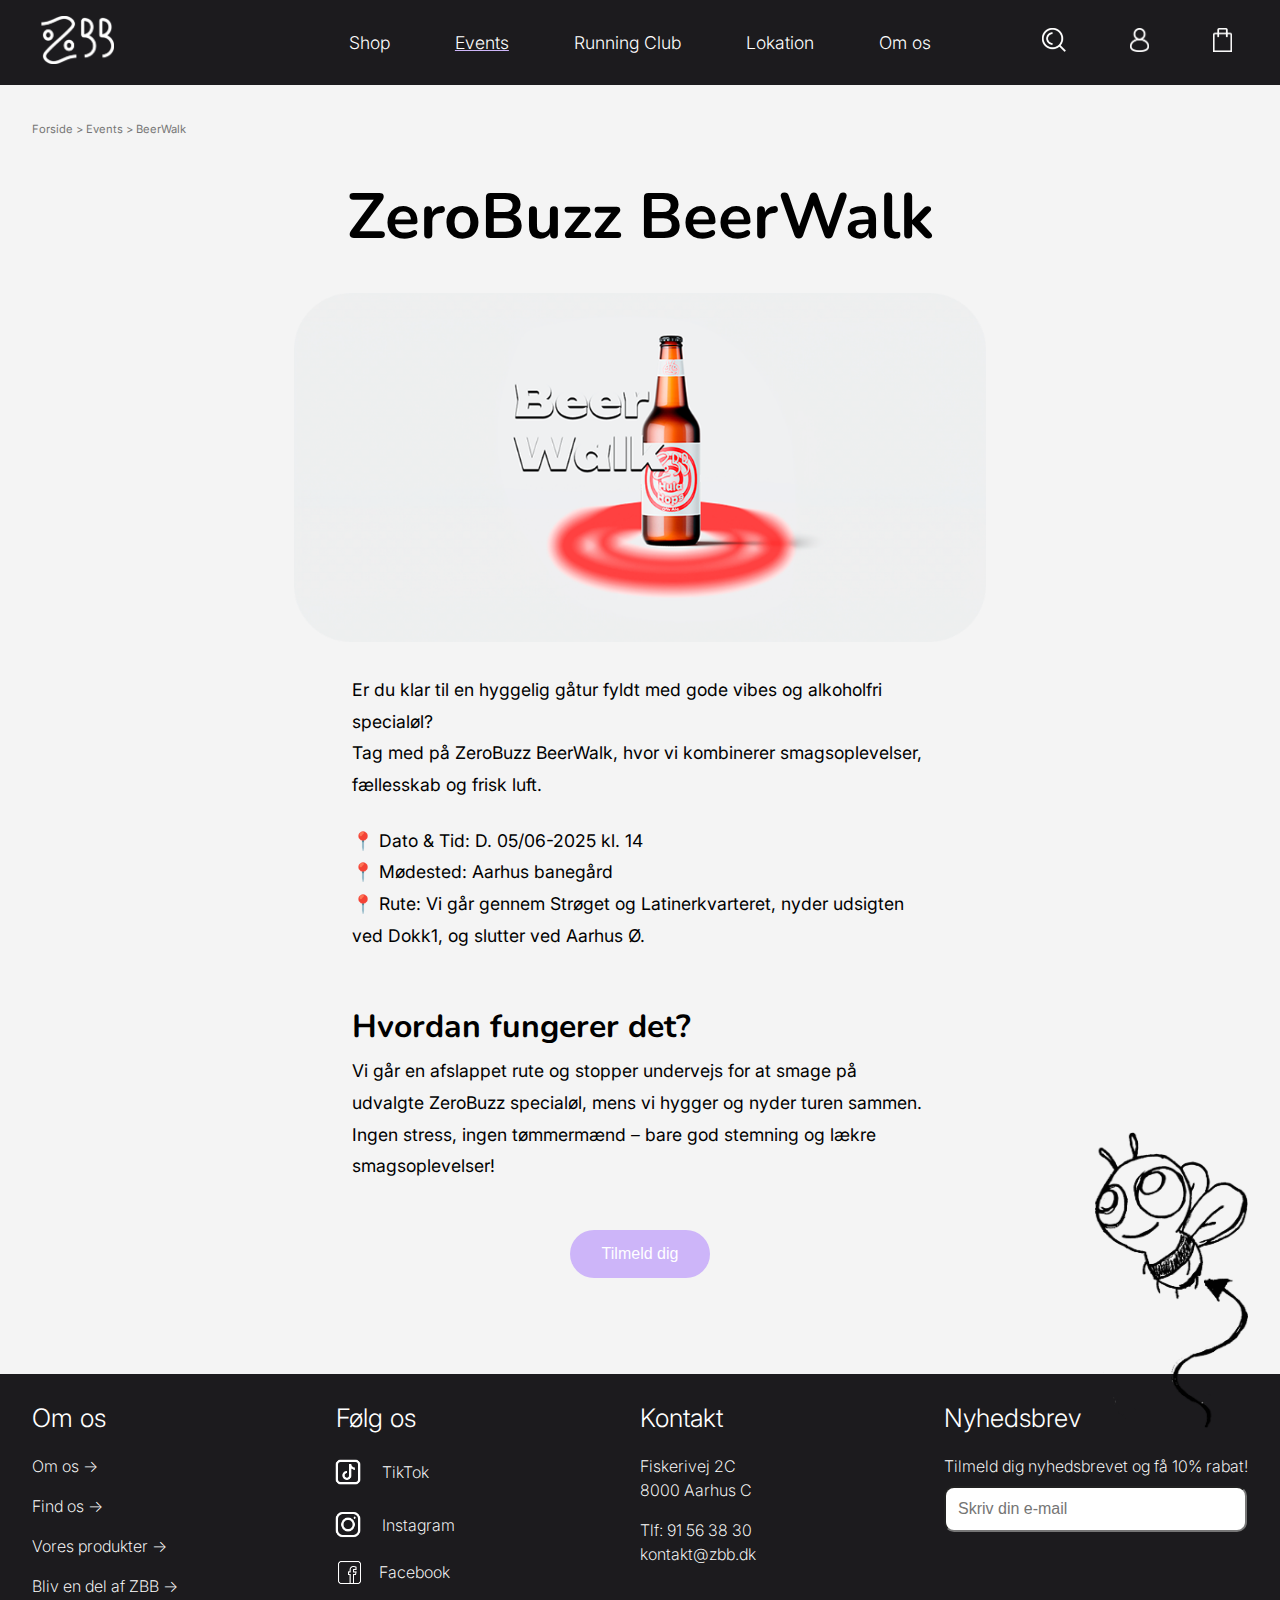
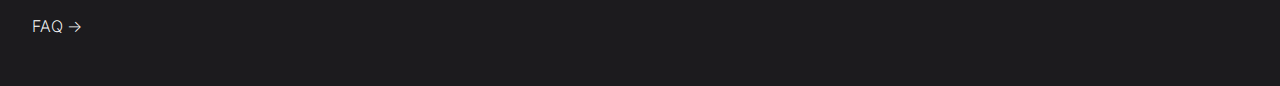
==== beer_walk.html @ b3b13e23 "Login færdig" ====
<!DOCTYPE html>
<html lang="da">
  <head>
    <meta charset="UTF-8" />
    <meta name="viewport" content="width=device-width, initial-scale=1.0" />
    <title>Zero Buzz Brew</title>
    <!-- fav icon -->
    <link rel="icon" type="image/png" href="img/ikoner/fav_ikon.png" />
    <!-- Connected til CSS og Javascript -->
    <link rel="stylesheet" href="css/style.css" />
    <script src="script.js" defer></script>
    <!-- Connected til google fonts -->
    <link rel="preconnect" href="https://fonts.googleapis.com" />
    <link rel="preconnect" href="https://fonts.gstatic.com" crossorigin />
    <link href="https://fonts.googleapis.com/css2?family=Inter:ital,opsz,wght@0,14..32,100..900;1,14..32,100..900&family=Nunito:ital,wght@0,200..1000;1,200..1000&display=swap" rel="stylesheet" />
  </head>

  <!------------------------------------------ body starter ------------------------------------------>
  <body>
    <!------------------------------------------ header starter ------------------------------------------>
    <header>
      <nav class="navigationsbar">
        <!-- logo -->
        <div>
          <a href="index.html"><img src="img/ikoner/zbb_hvid.png" alt="ZBB" class="logo" /></a>
        </div>

        <!-- menupunkter desktop -->
        <div class="menupunkter">
          <a href="shop.html">Shop</a>
          <a href="events.html" class="valgt_menupunkt">Events</a>
          <a href="running_club.html">Running Club</a>
          <a href="lokation.html">Lokation</a>
          <a href="om_os.html">Om os</a>
        </div>

        <!-- ikoner -->
        <div class="ikoner">
          <img src="img/ikoner/soeg_ikon.png" alt="Søg ikon" class="ikon" />
          <a href="login.html"><img src="img/ikoner/bruger_ikon.png" alt="Profil ikon" class="ikon" /></a>
          <img src="img/ikoner/shop_ikon.png" alt="Kurv ikon" class="ikon" />
        </div>
      </nav>
    </header>

    <!------------------------------------------ main starter ------------------------------------------>
    <main>
      <!-- brødkrummer -->
      <nav class="brodkrummer" aria-label="breadcrumb">Forside > Events > BeerWalk</nav>

      <!-- beer walk -->
      <section class="h1_billede_beer_walk">
        <h1>ZeroBuzz BeerWalk</h1>
        <img src="img/beer_walk.png" alt="billede_af_beer_walk" />
        <div class="tekst_beer_walk">
          <p>Er du klar til en hyggelig gåtur fyldt med gode vibes og alkoholfri specialøl?</p>
          <p>Tag med på ZeroBuzz BeerWalk, hvor vi kombinerer smagsoplevelser, fællesskab og frisk luft.</p>
          <br />
          <p>
            📍 Dato & Tid: D. 05/06-2025 kl. 14
            <br />
            📍 Mødested: Aarhus banegård
            <br />
            📍 Rute: Vi går gennem Strøget og Latinerkvarteret, nyder udsigten ved Dokk1, og slutter ved Aarhus Ø.
          </p>
          <h2>Hvordan fungerer det?</h2>
          <p>
            Vi går en afslappet rute og stopper undervejs for at smage på udvalgte ZeroBuzz specialøl, mens vi hygger og nyder turen sammen. Ingen stress, ingen tømmermænd – bare god stemning og lækre
            smagsoplevelser!
          </p>
          <button id="signupButton" class="cta_button_tilmeld_dig">Tilmeld dig</button>

          <!-- maskot -->
          <img src="img/maskot/hel_maskot.png" alt="buzzbeefly" class="bee_beer_walk" />
        </div>
      </section>
    </main>
    <!------------------------------------------ footer starter ------------------------------------------>
    <footer class="footer">
      <!-- om os sektion-->
      <nav class="navigation_footer">
        <h1 class="footer_overskrift">Om os</h1>
        <ul class="footer_punkter">
          <li><a href="om_os.html">Om os →</a></li>
          <li><a href="lokation.html">Find os →</a></li>
          <li><a href="shop.html">Vores produkter →</a></li>
          <li><a href="login.html">Bliv en del af ZBB →</a></li>
          <li>FAQ →</li>
        </ul>
      </nav>

      <!-- følg os sektion -->
      <section>
        <h1 class="footer_overskrift">Følg os</h1>
        <ul>
          <li>
            <div class="some_ikon">
              <img src="img/ikoner/tiktok.png" alt="TikTok ikon" class="tiktok" />
              <span>TikTok</span>
            </div>
          </li>
          <li>
            <div class="some_ikon">
              <img src="img/ikoner/instagram.png" alt="Instagram ikon" class="instagram" />
              <span>Instagram</span>
            </div>
          </li>
          <li>
            <div class="some_ikon">
              <img src="img/ikoner/facebook.png" alt="Facebook ikon" class="facebook" />
              <span> Facebook</span>
            </div>
          </li>
        </ul>
      </section>

      <!-- kontakt sektion -->
      <section>
        <h1 class="footer_overskrift">Kontakt</h1>
        <p>Fiskerivej 2C</p>
        <p id="adresse">8000 Aarhus C</p>
        <p>Tlf: 91 56 38 30</p>
        <p>kontakt@zbb.dk</p>
      </section>

      <!-- nyhedsbrev -->
      <section>
        <h1 class="footer_overskrift">Nyhedsbrev</h1>
        <form class="nyhedsbrev">
          <p>Tilmeld dig nyhedsbrevet og få 10% rabat!</p>
          <input type="email" placeholder="Skriv din e-mail" class="email-felt" required />
        </form>
      </section>
    </footer>
  </body>
</html>
---- css/style.css ----
/* CSS Reset */
*,
*::after,
*::before {
  margin: 0;
  padding: 0;
  box-sizing: border-box;
}

/* prettier-ignore */
html, body, div, span, applet, object, iframe, h1, h2, h3, h4, h5, h6, p, blockquote, pre, a, abbr, acronym, address, big, cite, code, del, dfn, em, img, ins, kbd, q, s, samp, small, strike, strong, sub, sup, tt, var, b, u, i, center, dl, dt, dd, ol, ul, li, fieldset, form, label, legend, table, caption, tbody, tfoot, thead, tr, th, td, article, aside, canvas, details, embed, figure, figcaption, footer, header, hgroup, menu, nav, output, ruby, section, summary, time, mark, audio, video {
	margin: 0;
	padding: 0;
	border: 0;
	font-size: 100%;
	font: inherit;
	vertical-align: baseline;
}

/* HTML5 display-role reset for older browsers */
/* prettier-ignore */
article, aside, details, figcaption, figure, footer, header, hgroup, menu, nav, section {
	display: block;
}

/* prettier-ignore */
ol, ul {
	list-style: none;
}
/* prettier-ignore */
blockquote, q {
	quotes: none;
}
/* prettier-ignore */
blockquote:before, blockquote:after, q:before, q:after {
	content: '';
	content: none;
}
table {
  border-collapse: collapse;
  border-spacing: 0;
}

/* ------------------------------------------------ Min css starter ------------------------------------------------ */
body {
  background-color: #f4f4f4;
  font-size: 1.2rem;
  font-family: "inter", sans-serif;
  font-weight: 400;
  line-height: 1.5rem;
  overflow-x: hidden;
}

a {
  text-decoration: none;
  color: white;
}

/* ------------------------------------------------ navigationsbar ------------------------------------------------ */
/* -- styling af navigationsbar -- */
.navigationsbar {
  display: grid;
  grid-template-columns: 1fr 3fr 1fr;
  grid-template-areas: "logo menupunkter ikoner";
  background-color: #1c1b1e;
  font-weight: 300;
  align-items: center;
  gap: 2rem;
  padding: 1rem 1rem;
}

.logo {
  width: auto;
  height: 3rem;
  justify-self: start; /* -- placeres til venstre -- */
  padding-left: 1.5rem;
}

.menupunkter {
  display: flex;
  position: relative;
  justify-content: space-between;
  font-size: 1.1rem;
  gap: 3rem;
  padding: 0rem 4rem;
}

.menupunkter a:hover {
  text-decoration: underline #cdb5f9;
}

/* -- underline af det menupunkt man er inde under -- */
.valgt_menupunkt {
  text-decoration: underline #cdb5f9;
}

/* -- søg og profil ikon styling enkeltvis -- */
.ikon {
  width: auto;
  height: 1.5rem;
}

/* -- søg og profil ikon styling samlet -- */
.ikoner {
  display: flex;
  justify-content: flex-end;
  gap: 4rem;
  padding-right: 2rem;
}
/* ------------------------------------------------ forsiden ------------------------------------------------ */
.udvalgteOl {
  padding: 2rem 0rem 0rem 3rem; /* -- top, højre, bund, venstre -- */
}

h1 {
  font-family: nunito, sans-serif;
  font-size: 1.6rem;
  font-weight: 600;
}

/* -- selve scrolleren -- */
.scroller {
  display: flex;
  gap: 9rem; /* -- afstand mellem billederne -- */
  margin: 2rem 0rem;
  overflow-x: auto; /* -- muliggør scrolling -- */
}

.scroller::-webkit-scrollbar {
  display: none; /* -- skjuler scrollbar i Chrome og Safari -- */
}

.scroller div {
  display: flex;
  flex-direction: column;
  position: relative;
  align-items: center; /* -- centrerer alt i midten af div'en -- */
  text-align: center;
  width: auto; /* -- lader teksten bestemme bredden -- */
  min-width: 12rem; /* -- minimum bredde på boksen -- */
  padding-top: 0.7rem;
  min-height: 38rem; /* -- øger højden, så der er plads til knappen -- */
}

.scroller img {
  max-height: 30rem;
  width: auto;
  transition: transform 0.3s ease-in-out; /* -- sørger for en jævn overgang begge veje -- */
}

/* -- tekst ved udvalgte øl -- */
.olnavn_forside {
  padding-top: 0.8rem;
  max-width: 20rem;
  width: 100%;
  font-family: nunito, sans-serif;
  font-size: 1.2rem;
  font-weight: 600;
}

.pris_forside {
  padding-top: 0.2rem;
  max-width: 20rem;
  width: 100%;
  font-family: nunito, sans-serif;
  font-size: 1rem;
  font-weight: 400;
}

/* -- zoom effekt af billeder -- */
.zoom {
  transform: scale(1.05); /* -- gør billedet 5% større -- */
}

/* -- styling af knappen -- */
.vaelg_muligheder {
  display: none;
  padding: 0.7rem 1rem;
  border: 1px solid black;
  background-color: #f4f4f4;
  color: black;
  text-align: center;
  font-size: 1rem;
  position: absolute; /* -- sørger for, at knappen ikke forsvinder -- */
  bottom: 0; /* -- placeres under billedet -- */
}

.se_alle {
  text-decoration: underline;
  text-align: right;
  margin: -1rem 2rem;
  color: black;
}

/* -- smag af fællesskab sektion -- */
/* -- tekst -- */
.smag_af_forside {
  display: grid;
  grid-template-columns: 4fr 3fr;
  margin: 8rem 3rem 2rem 3rem; /* -- top, højre, bund, venstre -- */
  gap: 3rem;
}

.smag_af_forside p {
  margin: 1rem 0rem;
}

.forside_tekst {
  align-self: center;
}

.forside_knap {
  display: block;
  background-color: #cdb5f9;
  color: white;
  border-radius: 20px;
  padding: 0.7rem 2rem;
  text-align: center;
  font-size: 1rem;
  border: none;
  margin: 3rem auto 0 auto;
  line-height: 1rem;
  transition: all 0.3s ease-in-out;
}

.forside_knap:hover {
  background-color: #875fd0;
  border-radius: 25px;
  padding: 0.7rem 2rem;
  font-size: 1.1rem;
}

/* -- styling af billedet -- */
#forside_billede {
  display: block;
  height: 30rem;
  width: auto;
  justify-content: center;
  margin: auto;
  border-radius: 20px;
}

/* -- styling af maskot billede -- */
#maskot_forside {
  width: 15rem;
  padding-left: 0.4rem;
  transform: rotate(20deg); /* -- rotation af billedet -- */
}

.pil {
  position: fixed;
  right: 1rem;
  bottom: 1rem;
  width: 4%;
  height: auto;
  opacity: 0; /* -- starter som usynlig -- */
  transition: opacity 0.3s ease-in-out;
  cursor: pointer;
  z-index: 10;
}

/* -- footer -- */
.footer {
  display: grid;
  grid-template-columns: 1fr 1fr 1fr 1fr;
  background-color: #1c1b1e;
  color: white;
  font-family: inter, sans-serif;
  font-weight: 250;
  font-size: 1rem;
  padding: 2rem;
}

.footer_overskrift {
  font-family: inter, sans-serif;
  font-weight: 300;
  margin-bottom: 1.5rem;
}

/* -- navigationspunkter -- */
.footer_punkter li {
  margin-bottom: 1rem;
}

/* -- some punkter -- */
.some_ikon {
  display: flex;
  align-items: center;
  gap: 1rem;
  margin-bottom: 1rem;
}

.tiktok,
.instagram {
  width: 12%;
  margin-left: -0.4rem;
}

.facebook {
  width: 9%;
}

/* -- kontakt -- */
#adresse {
  margin-bottom: 1rem;
}

/* -- nyhedsbrev -- */
.nyhedsbrev {
  margin-bottom: 3rem;
}

.email-felt {
  margin-top: 0.5rem;
  padding: 0.75rem 5rem 0.75rem 0.75rem; /* -- top, højre, bund, venstre -- */
  font-size: 1rem;
  border-radius: 10px;
  max-width: 100%;
}

/* ------------------------------------------------ shop ------------------------------------------------ */
/* -- brødkrummer -- */
.brodkrummer {
  color: #777777;
  font-size: 0.7rem;
  padding-top: 2rem;
  padding-left: 2rem;
}

/* ------------------------------------------------ login ------------------------------------------------ */

.icons span {
  margin-left: 1rem;
  cursor: pointer;
}

.login_section {
  display: flex;
  justify-content: center;
  align-items: center;
  position: relative;
  margin: 7rem 0rem 11rem 0rem; /* -- top, højre, bund, venstre -- */
}

.login_box {
  background: white;
  padding-top: 4rem;
  border-radius: 1rem;
  box-shadow: 0rem 0.25rem 0.5rem rgba(0, 0, 0, 0.2);
  text-align: center;
  width: 30rem;
  height: 18rem;
  position: relative;
}

/* -- lilla baggrund -- */
.profil_baggrund {
  position: absolute;
  background: #cdb5f9;
  border-radius: 50%;
  height: 7rem;
  width: 7rem;
  top: -3.5rem;
  left: 50%;
  transform: translateX(-50%);
  display: flex;
  justify-content: center;
  align-items: center;
}

.profile_icon {
  display: block;
  height: 5rem;
  width: auto;
}

.input_mail,
.input_kode {
  display: flex;
  align-items: center;
  background: #ede0ff;
  border-radius: 0.625rem;
  margin: 0.5rem auto;
  width: 80%;
}

.input_mail {
  margin-bottom: 2rem;
}

.input_mail input,
.input_kode input {
  width: 100%;
  border: none;
  background: none;
  outline: none;
  padding-left: 0.625rem;
  font-size: 1rem;
}

.mail_ikon,
.kode_ikon {
  width: 12%;
  height: auto;
  background-color: #cdb5f9;
  border-radius: 20%;
  padding: 0.4rem 0.7rem; /* -- luft om ikonet -- */
  display: flex;
  justify-content: center;
  align-items: center;
}

.kode_ikon {
  width: 11%;
}

.husk_mig {
  display: flex;
  justify-content: space-between;
  font-size: 0.9rem;
  margin-left: 3rem;
}

.login_button {
  background-color: #cdb5f9;
  color: white;
  border: none;
  padding: 0.7rem;
  width: 15rem;
  border-radius: 3.125rem;
  font-size: 1.5rem;
  cursor: pointer;
  margin: 1rem auto;
  display: block;
  box-shadow: 0rem 0.25rem 0.5rem rgba(0, 0, 0, 0.2);
  position: absolute;
  bottom: -6rem;
  left: 50%;
  transform: translateX(-50%);
}

.login_button:hover {
  background-color: #875fd0;
}

.glemt_kode {
  margin-top: 1rem;
}

.glemt_kode a {
  color: #6a5acd;
  text-decoration: none;
  font-size: 0.9rem;
}

.bee_maskot_login {
  position: absolute;
  padding-top: 18rem;
  right: 5rem;
  width: 12%;
}

/* ------------------------------------------------ beer walk side ------------------------------------------------ */
.h1_billede_beer_walk {
  display: grid;
  gap: 2rem;
  padding: 4rem;
  grid-template-columns: 1fr;
  grid-template-areas:
    "heading_beer_walk"
    "img_beer_walk" /*teksten og billedet dele kolonne*/
    "beer_walk_tekst"
    "knap_beer_walk";
}

.h1_billede_beer_walk h1 {
  font-family: nunito, sans-serif;
  font-size: 4rem;
  font-weight: bold;
  margin-bottom: 2rem;
  justify-self: center;
  grid-area: heading_beer_walk;
}

.h1_billede_beer_walk img {
  max-width: 60%;
  justify-self: center;
  grid-area: img_beer_walk;
}

.h1_billede_beer_walk h2 {
  font-family: nunito, sans-serif;
  font-size: 2rem;
  font-weight: bold;
  margin-top: 4rem;
  margin-bottom: 1rem;
  margin-left: 18rem;
}

.tekst_beer_walk p {
  gap: 2rem;
  font-size: 1.1rem;
  line-height: 1.8;
  margin-left: 18rem;
  margin-right: 18rem;
  grid-area: beer_walk_tekst;
}

.cta_button_tilmeld_dig {
  display: block;
  background-color: #cdb5f9;
  color: white;
  border-radius: 30px;
  padding: 1rem 2rem;
  text-align: center;
  font-size: 1rem;
  border: none;
  margin: 3rem auto 0 auto;
  line-height: 1rem;
  transition: all 0.3s ease-in-out;
  grid-area: knap_beer_walk;
}

/* Effekt når musen holdes over */
.cta_button_tilmeld_dig:hover {
  background-color: #875fd0;
  border-radius: 30px;
  padding: 1.1rem 2.1rem;
  font-size: 1.1rem;
}

.bee_beer_walk {
  position: absolute;
  bottom: -33rem;
  right: 2rem;
  width: 12%;
  height: auto;
}

#popupContainer {
  position: fixed;
  top: 0;
  left: 0;
  width: 100%;
  height: 100%;
  background: rgba(0, 0, 0, 0.5);
  display: flex;
  justify-content: center;
  align-items: center;
  z-index: 1000;
}

#popupBox {
  background: #f4f0ff;
  padding: 20px;
  border-radius: 15px;
  text-align: left;
  width: 50rem;
  height: 20rem;
  box-shadow: 0 4px 10px rgba(0, 0, 0, 0.2);
  position: relative;
  display: flex;
  align-items: center;
  font-family: Arial, sans-serif;
}

#popupImage {
  width: 10rem;
  height: auto;
  margin-top: -1rem;
  margin-left: -1.2rem;
}

#closePopup {
  position: absolute;
  top: 1rem;
  right: 2rem;
  background: none;
  border: none;
  font-size: 3rem;
  cursor: pointer;
}

#popupBox h2 {
  font-size: 1.8rem;
  font-weight: bold;
  justify-self: center;
  margin-top: -8rem;
  margin-bottom: 3rem;
}

#popupBox p {
  gap: 1rem; /* Giver mellemrum mellem <p>-elementer */
  font-size: 1.2rem;
  line-height: 1.8;
  justify-self: center;
  margin: 0;
  margin-left: 8rem;
  margin-right: 7rem;
}

/* ------------------------------------------------ om os ------------------------------------------------ */
.tekst_om_os_sektion {
  display: grid;
  gap: 2rem;
  padding: 2rem 5rem;
  align-items: start;
  grid-template-columns: 2fr 1fr;
  grid-template-rows: auto;
  grid-template-areas:
    "heading heading"
    "tekst img" /*teksten og billedet dele kolonne*/
    "knap knap";
}

.tekst_om_os_sektion h1 {
  font-size: 3rem;
  font-weight: bold;
  margin-bottom: 1rem;
  grid-area: heading;
}

.tekst_container {
  display: flex;
  flex-direction: column;
  gap: 1rem;
  line-height: 1.8;
  font-size: 1.1rem;
  margin: 0;
  grid-area: tekst;
}

.tekst_container ul li {
  margin: 1rem 0rem 1rem 3rem; /* -- top, højre, bund, venstre -- */
}

.tekst_om_os_sektion img {
  max-width: 50%;
  grid-area: img;
  justify-self: center;
  align-self: end;
  margin-bottom: -5rem;
}

.tekst_om_os_sektion a {
  justify-self: center;
  grid-column: span 2; /* -- spænder over begge kolonner -- */
}

/* -- knap -- */
.cta-button-om-os {
  grid-area: knap;
  background-color: #cdb5f9;
  color: white;
  border-radius: 30px;
  padding: 1rem 2rem;
  text-align: center;
  font-size: 1rem;
  border: none;
  margin: 1rem auto 0 auto;
  line-height: 1rem;
  transition: all 0.3s ease-in-out;
}

/* Effekt når musen holdes over */
.cta-button-om-os:hover {
  background-color: #875fd0;
  border-radius: 30px;
  transform: scale(1.05); /* -- gør knappen større uden at ændre layoutet -- */
}
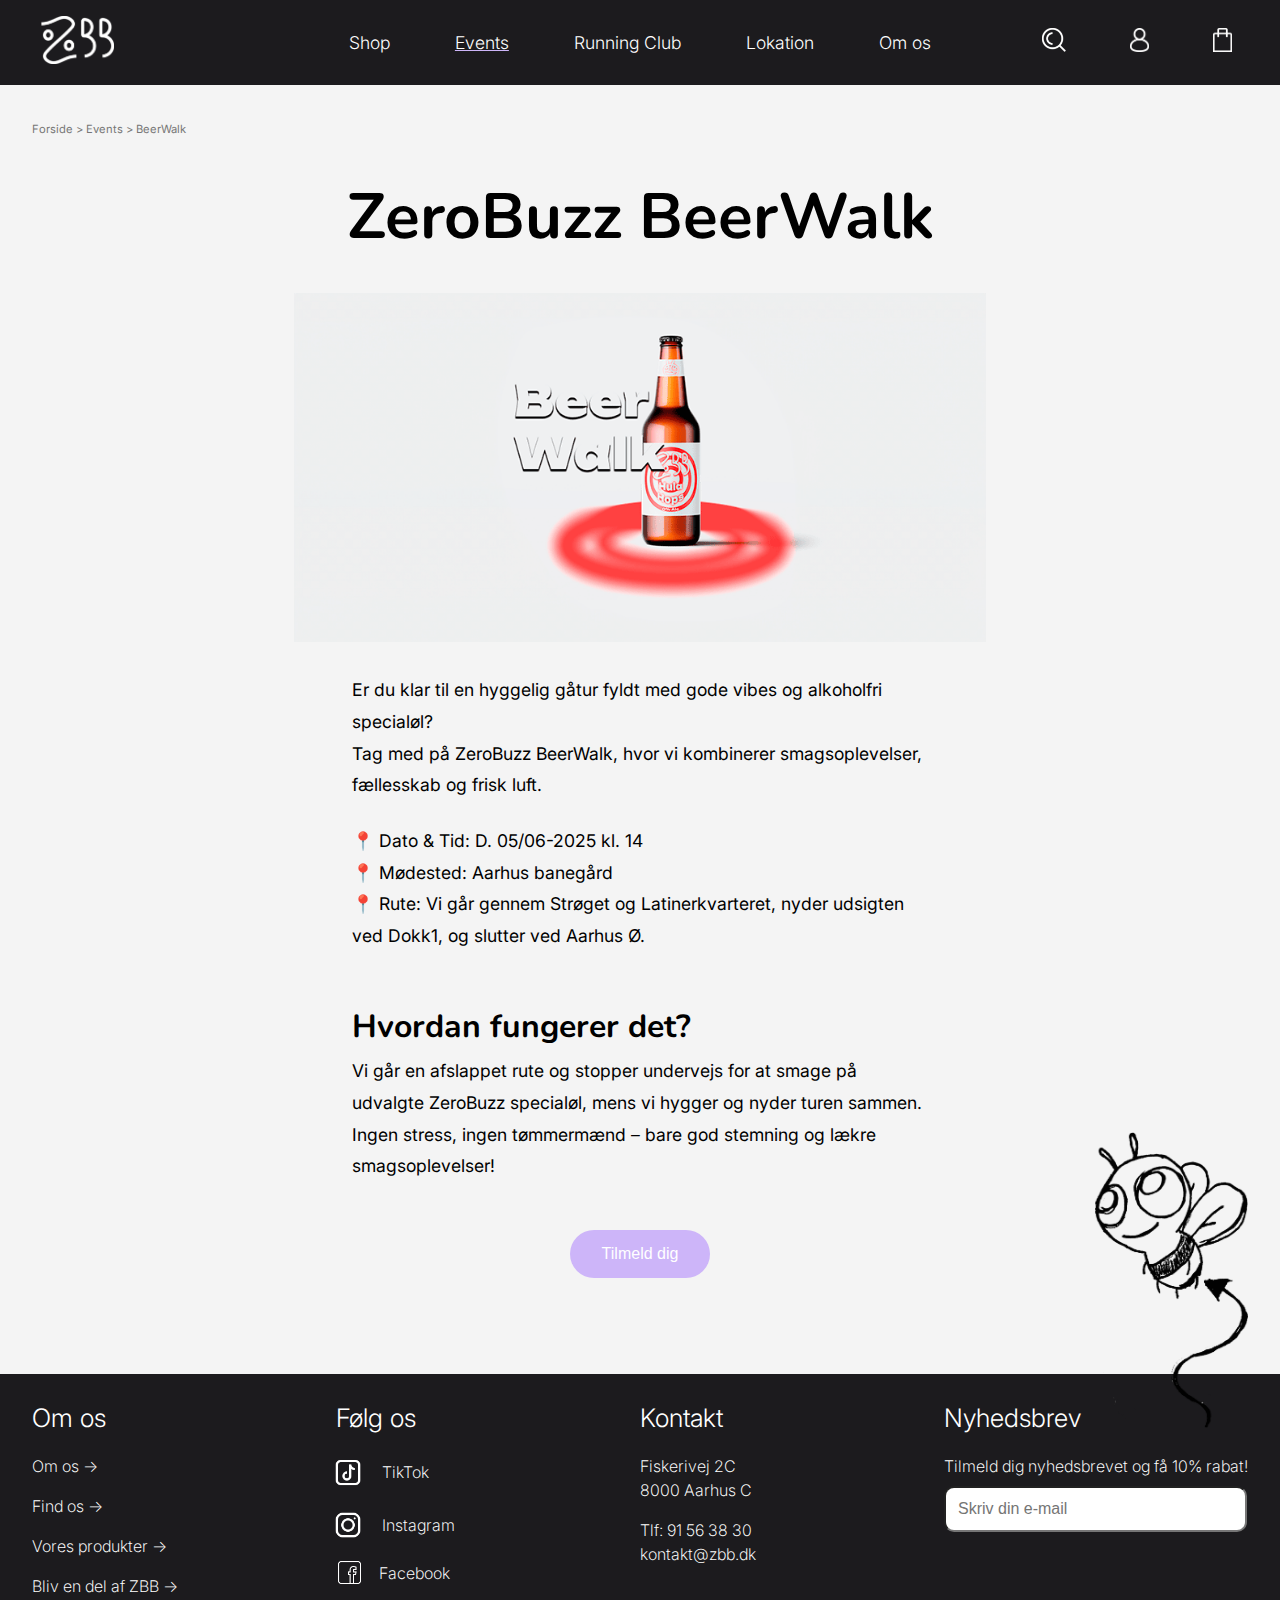
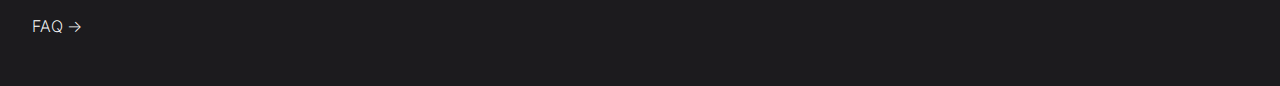
==== commit bdba1a6b: "Opdateret javascript, event side færdig" ====
--- a/beer_walk.html
+++ b/beer_walk.html
@@ -3,12 +3,12 @@
   <head>
     <meta charset="UTF-8" />
     <meta name="viewport" content="width=device-width, initial-scale=1.0" />
-    <title>Zero Buzz Brew</title>
+    <title>ZBB | BeerWalk</title>
     <!-- fav icon -->
     <link rel="icon" type="image/png" href="img/ikoner/fav_ikon.png" />
     <!-- Connected til CSS og Javascript -->
     <link rel="stylesheet" href="css/style.css" />
-    <script src="script.js" defer></script>
+    <script src="js/beerwalk-popup.js" defer></script>
     <!-- Connected til google fonts -->
     <link rel="preconnect" href="https://fonts.googleapis.com" />
     <link rel="preconnect" href="https://fonts.gstatic.com" crossorigin />
@@ -51,7 +51,7 @@
       <!-- beer walk -->
       <section class="h1_billede_beer_walk">
         <h1>ZeroBuzz BeerWalk</h1>
-        <img src="img/beer_walk.png" alt="billede_af_beer_walk" />
+        <img src="img/events/hops.png" alt="billede_af_beer_walk" />
         <div class="tekst_beer_walk">
           <p>Er du klar til en hyggelig gåtur fyldt med gode vibes og alkoholfri specialøl?</p>
           <p>Tag med på ZeroBuzz BeerWalk, hvor vi kombinerer smagsoplevelser, fællesskab og frisk luft.</p>
@@ -68,7 +68,7 @@
             Vi går en afslappet rute og stopper undervejs for at smage på udvalgte ZeroBuzz specialøl, mens vi hygger og nyder turen sammen. Ingen stress, ingen tømmermænd – bare god stemning og lækre
             smagsoplevelser!
           </p>
-          <button id="signupButton" class="cta_button_tilmeld_dig">Tilmeld dig</button>
+          <button class="cta_button_tilmeld_dig">Tilmeld dig</button>
 
           <!-- maskot -->
           <img src="img/maskot/hel_maskot.png" alt="buzzbeefly" class="bee_beer_walk" />
--- a/css/style.css
+++ b/css/style.css
@@ -460,6 +460,83 @@
   width: 12%;
 }
 
+/* ------------------------------------------------ events og find os side ------------------------------------------------ */
+.event_overskrift {
+  font-size: 70px;
+  text-align: center;
+  margin-bottom: 30px;
+  padding: 2rem;
+}
+
+.events-grid {
+  display: grid;
+  grid-template-columns: repeat(2, 1fr);
+  gap: 20px;
+  max-width: 800px;
+  margin: 0 auto;
+  padding: 2rem;
+}
+
+.event-card {
+  border-radius: 15px;
+  overflow: hidden;
+  box-shadow: 0 2px 5px rgba(0, 0, 0, 0.1);
+  position: relative; /* Added for absolute positioning of overlay */
+}
+
+.event-content {
+  height: 300px;
+  background-color: #f0f0f0;
+  position: relative; /* Added for overlay positioning */
+}
+
+.event-content img {
+  width: 100%;
+  height: 100%;
+  object-fit: cover;
+}
+
+.event-label {
+  background-color: #e0e0e0;
+  padding: 10px;
+  text-align: center;
+  font-size: 14px;
+}
+
+/* Læs mere knap */
+.hover-overlay {
+  position: absolute;
+  top: 0;
+  left: 0;
+  width: 100%;
+  height: 100%;
+  background-color: rgba(0, 0, 0, 0.5); /* Semi-transparent background */
+  display: flex;
+  justify-content: center;
+  align-items: center;
+  opacity: 0;
+  transition: opacity 0.3s ease;
+}
+
+.event-content:hover .hover-overlay {
+  opacity: 1;
+}
+
+.read-more-btn {
+  padding: 8px 16px;
+  background-color: #cdb5f9;
+  color: black;
+  border: none;
+  border-radius: 20px;
+  cursor: pointer;
+  font-size: 14px;
+  transition: transform 0.2s ease;
+}
+
+.read-more-btn:hover {
+  transform: scale(1.05);
+}
+
 /* ------------------------------------------------ beer walk side ------------------------------------------------ */
 .h1_billede_beer_walk {
   display: grid;
@@ -525,8 +602,7 @@
 .cta_button_tilmeld_dig:hover {
   background-color: #875fd0;
   border-radius: 30px;
-  padding: 1.1rem 2.1rem;
-  font-size: 1.1rem;
+  transform: scale(1.05); /* Gør knappen større uden at ændre layoutet */
 }
 
 .bee_beer_walk {
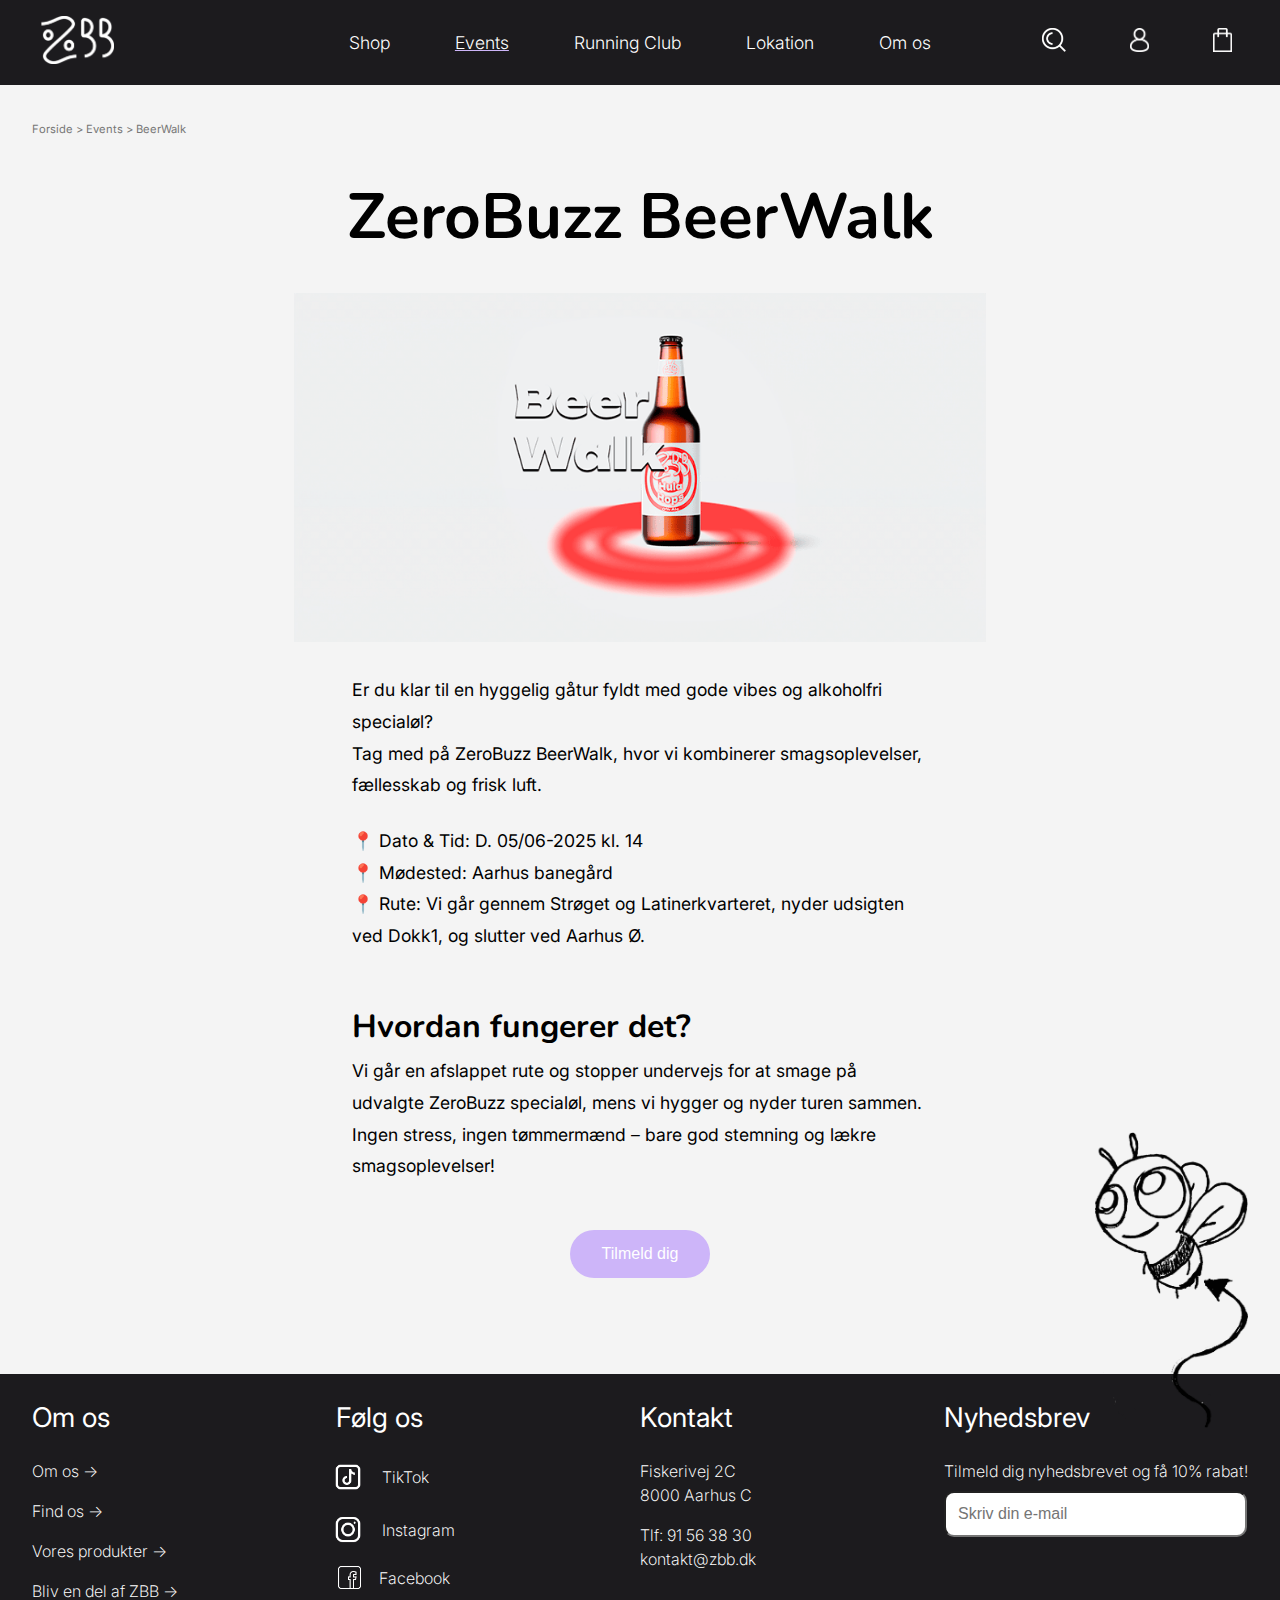
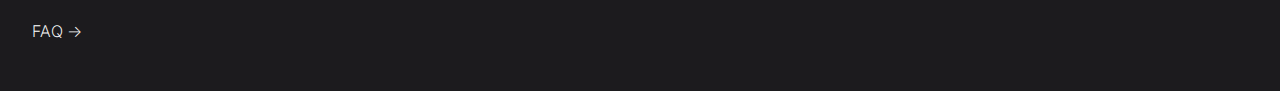
==== commit 584b8590: "Alle sider færdige" ====
--- a/beer_walk.html
+++ b/beer_walk.html
@@ -36,9 +36,9 @@
 
         <!-- ikoner -->
         <div class="ikoner">
-          <img src="img/ikoner/soeg_ikon.png" alt="Søg ikon" class="ikon" />
+          <a href="fejl_side.html"><img src="img/ikoner/soeg_ikon.png" alt="Søg ikon" class="ikon" /></a>
           <a href="login.html"><img src="img/ikoner/bruger_ikon.png" alt="Profil ikon" class="ikon" /></a>
-          <img src="img/ikoner/shop_ikon.png" alt="Kurv ikon" class="ikon" />
+          <a href="fejl_side.html"><img src="img/ikoner/shop_ikon.png" alt="Kurv ikon" class="ikon" /></a>
         </div>
       </nav>
     </header>
--- a/css/style.css
+++ b/css/style.css
@@ -112,7 +112,7 @@
   padding: 2rem 0rem 0rem 3rem; /* -- top, højre, bund, venstre -- */
 }
 
-h1 {
+.forside_overskrift {
   font-family: nunito, sans-serif;
   font-size: 1.6rem;
   font-weight: 600;
@@ -259,7 +259,7 @@
   z-index: 10;
 }
 
-/* -- footer -- */
+/* ------------------------------------------------ footer ------------------------------------------------ */
 .footer {
   display: grid;
   grid-template-columns: 1fr 1fr 1fr 1fr;
@@ -273,8 +273,9 @@
 
 .footer_overskrift {
   font-family: inter, sans-serif;
-  font-weight: 300;
-  margin-bottom: 1.5rem;
+  font-weight: 400;
+  font-size: 1.7rem;
+  margin-bottom: 1.8rem;
 }
 
 /* -- navigationspunkter -- */
@@ -327,8 +328,254 @@
   padding-left: 2rem;
 }
 
+.shop_tekst_sektion {
+  display: grid;
+  grid-template-rows: auto;
+  margin: 1rem 2rem;
+  gap: 2rem;
+  align-items: start;
+}
+
+.shop_tekst_sektion h1 {
+  font-family: nunito, sans-serif;
+  font-size: 6rem;
+  font-weight: 600;
+  line-height: 1.1;
+}
+
+.shop_tekst_sektion p {
+  font-family: nunito, sans-serif;
+  font-size: 1.6rem;
+  font-weight: 600;
+}
+
+.vare_sektion {
+  display: grid;
+  grid-template-columns: 1fr 1fr 1fr;
+  gap: 6rem;
+  padding: 2rem 4rem;
+  justify-items: center;
+}
+
+.produkt_kort {
+  width: 14rem;
+  height: 21rem;
+  background-color: #f2edfb;
+  border-radius: 30px;
+  box-shadow: 0 4px 10px rgba(0, 0, 0, 0.1);
+  display: flex;
+  flex-direction: column;
+  justify-content: space-between;
+  text-align: center;
+  overflow: hidden;
+  position: relative;
+}
+
+.produkt_billede {
+  display: flex;
+  flex: 1;
+  justify-content: center;
+  align-items: center;
+}
+
+.produkt_billede img {
+  max-height: 14rem;
+  padding: 0.5rem;
+}
+
+/* -- overlay -- */
+.shop_overlay {
+  display: flex;
+  position: absolute;
+  top: 0;
+  left: 0;
+  height: 100%;
+  width: 100%;
+  background-color: rgba(217, 217, 217, 0.5); /* -- 50% gennemsigtig -- */
+  justify-content: center;
+  align-items: center;
+  opacity: 0;
+  transition: opacity 0.3s ease;
+}
+
+.produkt_kort:hover .shop_overlay {
+  opacity: 1;
+}
+
+/* -- overlay knappen -- */
+.shop_knap {
+  padding: 0.6rem 1.2rem;
+  background-color: #cdb5f9;
+  color: white;
+  border: none;
+  border-radius: 20px;
+  cursor: pointer;
+  font-size: 1.1rem;
+  font-family: inter, sans-serif;
+  font-weight: 500;
+  transition: transform 0.2s ease;
+}
+
+.shop_knap:hover {
+  transform: scale(1.05);
+}
+
+/* -- styling af produktinfo -- */
+.produkt_info {
+  background-color: white;
+  padding: 1rem;
+  border-bottom-left-radius: 20px;
+  border-bottom-right-radius: 20px;
+}
+
+.produkt_info h2 {
+  font-size: 1.1rem;
+  font-weight: 400;
+}
+
+.produkt_info p {
+  font-size: 1rem;
+  color: #666;
+}
+
+/* ------------------------------------------------ hazy lazy køb side ------------------------------------------------ */
+.hazy_lazy_indhold {
+  display: grid;
+  grid-template-columns: 1fr 2fr; /* -- to kolonner -- */
+  grid-template-rows: auto auto; /* -- to rækker -- */
+  align-items: center;
+  padding: 3rem;
+  position: relative;
+}
+
+/* -- containeren til billedet -- */
+.hazy_lazy_stor {
+  grid-row: span 2; /* -- fylder begge rækker -- */
+  display: flex;
+  justify-content: center;
+}
+
+/* -- selve billedet -- */
+.hazy_lazy_stor img {
+  width: 12rem;
+  height: auto;
+}
+
+/* -- tekst -- */
+.hazy_lazy_kob {
+  text-align: left;
+  margin: 9rem 8rem 0rem 4rem; /* -- top, højre, bund, venstre -- */
+}
+
+.hazy_kob_overskrift {
+  font-family: nunito, sans-serif;
+  font-size: 4rem;
+  font-weight: 600;
+}
+
+.hazy_beskrivelse,
+.hazy_smag {
+  font-size: 1.2rem;
+  margin-top: 4rem;
+}
+
+.pris_pr_stk {
+  font-size: 1rem;
+}
+
+/* -- knapper -- */
+.koeb_sektion {
+  display: flex;
+  align-items: center;
+  gap: 4rem;
+  margin: 2rem 0;
+}
+
+/* -- knappen hvor man vælger antal -- */
+.antal_boks {
+  display: flex;
+  align-items: center;
+  justify-content: center;
+  border: 1px solid black;
+  border-radius: 15px;
+  padding: 0.5rem 1rem;
+  gap: 1.5rem;
+  width: fit-content; /* -- gør boksen så lille som muligt -- */
+}
+
+/* -- styling af plus og minus -- */
+.antal_boks button {
+  background: none;
+  border: none;
+  font-size: 1.3rem;
+  cursor: pointer;
+  padding: 0.5rem 1rem;
+}
+
+/* -- styling af tallet -- */
+.koeb_sektion .antal {
+  font-size: 1.3rem;
+  width: 2rem;
+  text-align: center;
+}
+
+/* -- styling af læg i kurv knap -- */
+.indkobskurv_knap {
+  background-color: #cdb5f9;
+  color: white;
+  border-radius: 15px;
+  padding: 1rem 2rem;
+  font-size: 1.5rem;
+  border: none;
+  cursor: pointer;
+  transition: all 0.3s ease-in-out;
+}
+
+.indkobskurv_knap:hover {
+  background-color: #875fd0;
+}
+
+/* -- maskot -- */
+.hazy_maskot {
+  grid-column: 2;
+  width: 20%;
+  position: absolute;
+  right: 5rem;
+  bottom: 0;
+}
+
+/* ------------------------------------------------ 404 side ------------------------------------------------ */
+.fejl_side {
+  background-color: #ece2ff;
+}
+.fejl_overskrift {
+  font-family: nunito, sans-serif;
+  font-weight: 600;
+  padding: 2rem;
+  font-size: 3rem;
+}
+
+.fejl_tekst {
+  padding-left: 2rem;
+  font-size: 1rem;
+}
+
+.fejl_til_forside {
+  font-size: 1rem;
+  text-decoration: underline;
+  color: black;
+  padding: 2rem;
+}
+
+.flyvende_billede {
+  position: absolute; /* -- billedet kan flyttes -- */
+  right: 0; /* -- startposition -- */
+  top: 50%; /* -- centrerer billedet vertikalt -- */
+  width: 15%;
+  transition: transform 0.1s linear; /* -- gør bevægelsen blød -- */
+}
+
 /* ------------------------------------------------ login ------------------------------------------------ */
-
 .icons span {
   margin-left: 1rem;
   cursor: pointer;
@@ -382,6 +629,7 @@
   border-radius: 0.625rem;
   margin: 0.5rem auto;
   width: 80%;
+  max-height: 3rem;
 }
 
 .input_mail {
@@ -404,14 +652,14 @@
   height: auto;
   background-color: #cdb5f9;
   border-radius: 20%;
-  padding: 0.4rem 0.7rem; /* -- luft om ikonet -- */
+  padding: 0.3rem 0.6rem; /* -- luft om ikonet -- */
   display: flex;
   justify-content: center;
   align-items: center;
 }
 
 .kode_ikon {
-  width: 11%;
+  width: 11.5%;
 }
 
 .husk_mig {
@@ -461,7 +709,8 @@
 }
 
 /* ------------------------------------------------ events og find os side ------------------------------------------------ */
-.event_overskrift {
+.event_overskrift,
+.findos_overskrift {
   font-size: 70px;
   text-align: center;
   margin-bottom: 30px;
@@ -744,3 +993,132 @@
   border-radius: 30px;
   transform: scale(1.05); /* -- gør knappen større uden at ændre layoutet -- */
 }
+
+/*Running club styling */
+.container {
+  max-width: 800px;
+  margin: 0 auto;
+  padding: 20px;
+  font-family: Arial, sans-serif;
+}
+
+.header-image {
+  width: 100%;
+  height: 100%;
+  object-fit: cover;
+  margin-bottom: 20px;
+  border-radius: 8px;
+}
+
+.container h1 {
+  font-size: 65px;
+  text-align: center;
+  margin-bottom: 30px;
+  padding: 2rem;
+}
+
+.description {
+  margin-bottom: 30px;
+  line-height: 1.6;
+}
+
+.benefits {
+  margin-bottom: 30px;
+}
+
+.benefits li {
+  margin-bottom: 8px;
+  list-style: none;
+  position: relative;
+  padding-left: 24px;
+}
+
+.benefits li::before {
+  content: "✓";
+  position: absolute;
+  left: 0;
+  color: #666;
+}
+
+.form-grid {
+  display: grid;
+  grid-template-columns: repeat(2, 1fr);
+  gap: 20px;
+  margin-bottom: 30px;
+}
+
+.form-field {
+  display: flex;
+  flex-direction: column;
+}
+
+.form-field label {
+  margin-bottom: 8px;
+  font-weight: bold;
+}
+
+.form-field input,
+.form-field select {
+  padding: 8px;
+  border: 1px solid #ddd;
+  border-radius: 4px;
+}
+
+.submit-button {
+  background-color: #c4a6f0;
+  color: white;
+  border: none;
+  padding: 12px 24px;
+  border-radius: 24px;
+  cursor: pointer;
+  font-size: 16px;
+}
+
+.mascot {
+  width: 100px;
+  margin-top: 20px;
+}
+
+/* Error popup styles */
+.error-popup {
+  position: fixed;
+  top: 50%;
+  left: 50%;
+  transform: translate(-50%, -50%);
+  background-color: #efe9fb;
+  border: 1px solid black;
+  padding: 20px;
+  z-index: 1000;
+  display: block;
+}
+
+.error-popup.show {
+  display: block;
+}
+
+.error-header {
+  display: flex;
+  align-items: flex-start;
+  justify-content: space-between;
+  margin-bottom: 8px;
+}
+
+.error-title {
+  display: flex;
+  align-items: center;
+  gap: 8px;
+  font-weight: bold;
+}
+
+.close-button {
+  background: none;
+  border: none;
+  cursor: pointer;
+  padding: 4px;
+  font-size: 18px;
+}
+
+.error-message {
+  color: #4b4b4b;
+  font-size: 14px;
+}
